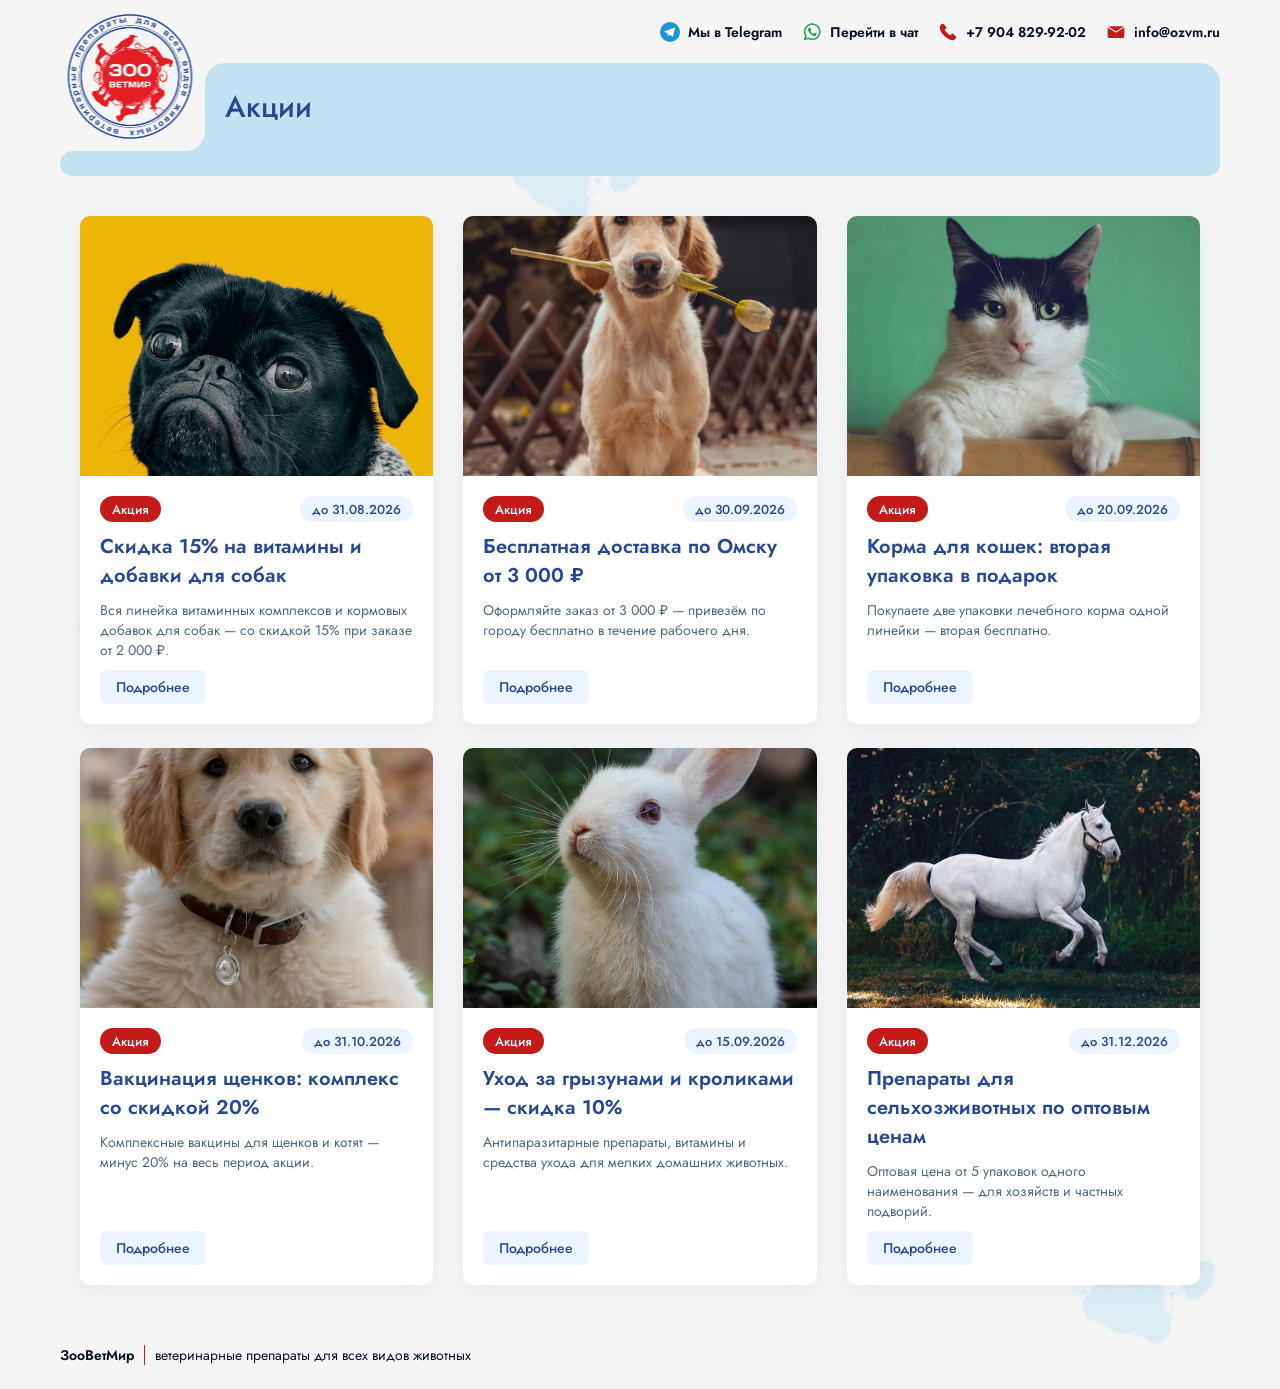
==== index.html @ a12d8295 "Демо акций: витрина, страница акции и админка Отдельное статическое приложение, не связанное с основ" ====
<!doctype html>
<html lang="ru">
<head>
  <meta charset="utf-8" />
  <meta name="viewport" content="width=device-width, initial-scale=1" />
  <title>Акции | ЗооВетМир</title>
  <link rel="preconnect" href="https://fonts.googleapis.com" />
  <link href="https://fonts.googleapis.com/css2?family=Jost:wght@400;500;600&display=swap" rel="stylesheet" />
  <link rel="stylesheet" href="css/tokens.css" />
  <link rel="stylesheet" href="css/base.css" />
  <link rel="stylesheet" href="css/components.css" />
</head>
<body>
  <div class="page-shell">
    <div class="page-main">
      <header class="site-header">
        <div class="site-header__top">
          <nav class="site-header__contacts">
            <a class="site-header__contact" href="https://t.me/zoovetmir" target="_blank" rel="noopener">
              <svg width="20" height="20" viewBox="0 0 240 240" xmlns="http://www.w3.org/2000/svg">
                <circle cx="120" cy="120" r="120" fill="#1D93D2" />
                <path d="M81.229,128.772l14.237,39.406s1.78,3.687,3.686,3.687,30.255-29.492,30.255-29.492l31.525-60.89L81.737,118.6Z" fill="#C8DAEA" />
                <path d="M100.106,138.878l-2.733,29.046s-1.144,8.9,7.754,0,17.415-15.763,17.415-15.763" fill="#A9C6D8" />
                <path d="M81.486,130.178,52.2,120.636s-3.5-1.42-2.373-4.64c.232-.664.7-1.229,2.1-2.2,6.489-4.523,120.106-45.36,120.106-45.36s3.208-1.081,5.1-.362a2.766,2.766,0,0,1,1.885,2.055,9.357,9.357,0,0,1,.254,2.585c-.009.752-.1,1.449-.169,2.542-.692,11.165-21.4,94.493-21.4,94.493s-1.239,4.876-5.678,5.043A8.13,8.13,0,0,1,146.1,172.5c-8.711-7.493-38.819-27.727-45.472-32.177a1.27,1.27,0,0,1-.546-.9c-.093-.469.417-1.05.417-1.05s52.426-46.6,53.821-51.492c.108-.379-.3-.566-.848-.4-3.482,1.281-63.844,39.4-70.506,43.607A3.21,3.21,0,0,1,81.486,130.178Z" fill="#FFF" />
              </svg>
              <span class="site-header__contact-label">Мы в Telegram</span>
            </a>
            <a class="site-header__contact" href="https://wa.me/79048299202" target="_blank" rel="noopener">
              <img src="img/whatsapp.png" alt="" width="20" height="20" />
              <span class="site-header__contact-label">Перейти в чат</span>
            </a>
            <a class="site-header__contact" href="tel:+79048299202">
              <svg width="20" height="20" viewBox="0 0 24 24" fill="none" xmlns="http://www.w3.org/2000/svg">
                <path d="M5.51348 2.00023C4.98112 2.01182 4.75082 2.17686 4.43241 2.54076L2.54053 4.7029C2.1451 5.15483 2 5.85953 2 6.59477C2 9.0496 3.84676 13.0354 7.40535 16.5947C10.9646 20.1533 14.9504 22 17.4052 22C18.1405 22 18.8452 21.8549 19.2971 21.4595L21.4593 19.5676C21.8231 19.2492 21.9882 19.0189 21.9998 18.4865C22.0083 18.0945 21.7759 17.7221 21.4593 17.4055L18.4863 14.4325C18.1527 14.0989 17.8659 13.892 17.4052 13.892C16.9261 13.892 16.6194 14.1373 16.3242 14.4325L15.2431 15.5136C14.7479 15.9906 14.378 16.0269 13.8918 15.7839L8.21615 10.1083C7.97307 9.62201 8.00943 9.25215 8.48642 8.75691L9.56749 7.67584C9.86273 7.3806 10.108 7.07393 10.108 6.59477C10.108 6.13406 9.90115 5.84737 9.56749 5.5137L6.59455 2.54076C6.27788 2.2241 5.90551 1.9917 5.51348 2.00023Z" fill="#C51A1A" />
              </svg>
              <span class="site-header__contact-label">+7 904 829‑92‑02</span>
            </a>
            <a class="site-header__contact" href="mailto:info@ozvm.ru">
              <svg width="20" height="20" viewBox="0 0 24 24" fill="none" xmlns="http://www.w3.org/2000/svg">
                <path fillRule="evenodd" clipRule="evenodd" d="M2.84653 5.43662C3.21707 5.15536 3.67243 5 4.14296 5H19.8572C20.3278 5 20.7831 5.15536 21.1537 5.43662L12.0001 11.2947L2.84653 5.43662ZM21.9375 6.63038C21.9786 6.79734 22 6.96878 22 7.14288V17.1429C22 17.7116 21.7741 18.2563 21.3723 18.6581C20.9705 19.0598 20.4259 19.2857 19.8571 19.2857H4.14286C3.5741 19.2857 3.02946 19.0598 2.62768 18.6581C2.2259 18.2563 2 17.7116 2 17.1429V7.14288C2 6.96877 2.02143 6.79735 2.0625 6.63038L11.6152 12.7447C11.85 12.8947 12.15 12.8947 12.3848 12.7447L21.9375 6.63038Z" fill="#C51A1A" />
              </svg>
              <span class="site-header__contact-label">info@ozvm.ru</span>
            </a>
          </nav>
        </div>

        <div class="site-header__banner">
          <div class="site-header__notch">
            <img class="site-header__logo" src="img/miniLogo.svg" alt="ЗооВетМир" />
            <div class="site-header__notch-a"></div>
            <div class="site-header__notch-b"></div>
            <div class="site-header__title-bar">
              <h1 class="site-header__title">Акции</h1>
            </div>
          </div>
          <div class="site-header__menu"></div>
        </div>
      </header>

      <main class="container">
        <div id="promo-grid" class="promo-grid"></div>
        <div id="promo-empty" class="promo-empty" style="display:none;">
          Активных акций пока нет.
        </div>
      </main>
    </div>

    <footer class="site-footer">
      <div class="site-footer__inner">
        <span class="site-footer__brand">ЗооВетМир</span>
        <span class="site-footer__text">ветеринарные препараты для всех видов животных</span>
      </div>
    </footer>
  </div>

  <script src="js/store.js"></script>
  <script src="js/promotions.js"></script>
</body>
</html>
---- css/tokens.css ----
/*
  Design tokens извлечены из основного проекта (ozvm.ru):
  - шрифт Jost (400/500/600)
  - синий/красный брендовые цвета
  Анимация лапок (UI kit/paws1-5) сюда сознательно не переносится.
*/

:root {
  --font-main: 'Jost', sans-serif;

  --color-primary: #264794;
  --color-primary-soft: rgba(38, 71, 148, 0.65);
  --color-primary-faint: rgba(38, 71, 148, 0.4);
  --color-primary-bg: #ECF5FF;

  --color-accent: #C51A1A;
  --color-accent-soft: rgba(197, 26, 26, 0.4);
  --color-accent-alt: #E21E25;

  --color-blue-1: #1D93D2;
  --color-blue-2: #A9C6D8;
  --color-blue-3: #C8DAEA;
  --color-banner: #C3E2F1;

  --color-white: #FFFFFF;
  --color-page-bg: #F5F5F5;
  --color-ink: #040D23;
  --color-muted: #4D6887;

  --radius-sm: 6px;
  --radius-md: 10px;

  --shadow-card: 0 4px 20px rgba(38, 71, 148, 0.08);

  --container-width: 1200px;
}
---- css/base.css ----
* {
  box-sizing: border-box;
  margin: 0;
  padding: 0;
}

/* Атрибут hidden должен побеждать любые display из наших стилей.
   Без этого блок с display:flex (например экран входа) не скрывается,
   потому что авторское правило приоритетнее браузерного [hidden]. */
[hidden] {
  display: none !important;
}

html, body {
  width: 100%;
  font-family: var(--font-main);
  color: var(--color-ink);
  background: var(--color-white);
  -webkit-font-smoothing: antialiased;
}

a {
  color: inherit;
  text-decoration: none;
}

img {
  max-width: 100%;
  display: block;
}

.container {
  max-width: var(--container-width);
  margin: 0 auto;
  padding: 0 20px;
}

h1, h2, h3 {
  font-weight: 600;
  color: var(--color-primary);
}

h1 { font-size: 36px; line-height: 1.2; }
h2 { font-size: 28px; line-height: 1.25; }
h3 { font-size: 20px; line-height: 1.3; }

p {
  font-size: 16px;
  line-height: 1.5;
  font-weight: 400;
  color: var(--color-ink);
}

.text-muted {
  color: var(--color-primary-soft);
}

@media (max-width: 700px) {
  h1 { font-size: 26px; }
  h2 { font-size: 22px; }
}
---- css/components.css ----
/* ---------- Page shell: полосный фон с фирменными лапками (без анимации) + футер прибит к низу ---------- */

.page-shell {
  min-height: 100vh;
  display: flex;
  flex-direction: column;
  background-color: var(--color-page-bg);
  background-image: url('../img/pawsBCG.svg');
  background-size: cover;
  background-repeat: repeat;
}

/* Плоский промежуточный блок: обычный flex-item без auto-отступов,
   поэтому спокойно растягивается на всю ширину (в отличие от .container,
   у которого margin:auto — если посадить .container прямо в page-shell,
   flex по кросс-оси перестаёт растягивать элемент и сжимает его до контента).
   Паддинг задан через clamp(), поэтому не обнуляется скачком на брейкпоинтах
   (в этом была причина "прилипания к верху" при сужении окна). */
.page-main {
  padding: clamp(8px, 2vw, 10px) clamp(16px, 6vw, 60px) 0;
}

/* ---------- Site header: лого + контакты + скруглённый баннер с заголовком ---------- */

.site-header {
  /* Вся геометрия шапки выведена из этих переменных и масштабируется ПЛАВНО
     (clamp), без скачков по breakpoint. */
  --logo-w: clamp(64px, 8px + 15vw, 140px);
  --logo-h: clamp(58px, 7px + 13vw, 125px);
  --notch-w: calc(var(--logo-w) + 5px);
  --notch-h: clamp(56px, 30px + 8vw, 88px);
  --notch-radius: clamp(12px, 1vw + 8px, 20px);
  /* зазор между низом логотипа и низом выреза */
  --logo-gap: clamp(6px, 1vw, 12px);
  /* насколько логотип торчит выше верхней кромки выреза */
  --logo-rise: calc(var(--logo-h) - var(--notch-h) + var(--logo-gap));

  position: relative;
  display: flex;
  flex-direction: column;
  width: 100%;
  margin-bottom: clamp(24px, 4vw, 40px);
}

/* Логотип привязан к НИЗУ выреза, а не к верху шапки: вырез и логотип
   масштабируются разными формулами, и фиксированный top их рассинхронизировал
   (логотип свисал в нижнюю голубую полосу). Теперь он сидит в вырезе на любой ширине. */
.site-header__logo {
  position: absolute;
  left: 0;
  bottom: var(--logo-gap);
  z-index: 3;
  width: var(--logo-w);
  height: var(--logo-h);
}

/* Строка контактов заодно резервирует место под «выступающую» часть логотипа,
   чтобы он не упирался в верх страницы (10px — margin-top баннера). */
.site-header__top {
  display: flex;
  justify-content: flex-end;
  min-height: max(28px, calc(var(--logo-rise) - 10px + 4px));
}

.site-header__contacts {
  display: flex;
  align-items: center;
  gap: 20px;
  flex-wrap: wrap;
}

.site-header__contact {
  display: flex;
  align-items: center;
  gap: 8px;
  text-decoration: none;
  color: var(--color-ink);
  font-weight: 600;
  font-size: 14px;
  white-space: nowrap;
}

.site-header__banner {
  position: relative;
  margin-top: 10px;
  width: 100%;
}

.site-header__notch {
  position: relative;
  display: flex;
  height: var(--notch-h);
  width: 100%;
}

.site-header__notch-a {
  position: absolute;
  height: var(--notch-h);
  width: var(--notch-w);
  background: var(--color-page-bg);
  border-bottom-right-radius: var(--notch-radius);
  z-index: 2;
}

.site-header__notch-b {
  position: absolute;
  height: 20px;
  width: 20px;
  background: var(--color-banner);
  bottom: 0;
  left: calc(var(--notch-w) - 20px);
  z-index: 1;
}

.site-header__title-bar {
  display: flex;
  align-items: center;
  height: 100%;
  width: 100%;
  border-top-left-radius: var(--notch-radius);
  border-top-right-radius: var(--notch-radius);
  margin: auto 0 auto var(--notch-w);
  background: var(--color-banner);
  padding-left: 20px;
}

.site-header__title {
  font-size: clamp(20px, 1vw + 17px, 32px);
  font-weight: 500;
  color: var(--color-primary);
  margin: 0;
}

.site-header__menu {
  display: flex;
  align-items: center;
  width: 100%;
  height: 25px;
  background: var(--color-banner);
  border-bottom-right-radius: var(--notch-radius);
  border-bottom-left-radius: var(--notch-radius);
  border-top-left-radius: var(--notch-radius);
}

/* Вариант шапки для страницы одной акции: ссылка «назад» + заголовок друг под другом */

.site-header__title-bar--detail {
  flex-direction: column;
  align-items: stretch;
  justify-content: flex-end;
  padding: 8px 0 10px;
}

.site-header__title-bar--detail .site-header__title {
  margin-left: 20px;
}

.site-header__back {
  display: flex;
  align-items: center;
  gap: 4px;
  font-size: 16px;
  font-weight: 500;
  color: var(--color-accent);
  text-decoration: none;
  margin: 0 0 6px 10px;
}

.site-header__back:hover {
  text-decoration: underline;
}

@media (max-width: 900px) {
  .site-header__contact-label { display: none; }
}

/* ---------- Site footer (прибит к низу через margin-top:auto на уровне .page-shell) ---------- */

.site-footer {
  margin-top: auto;
  padding: 20px clamp(16px, 6vw, 60px) 24px;
}

.site-footer__inner {
  display: flex;
  align-items: center;
  gap: 10px;
  font-size: 14px;
  color: var(--color-ink);
}

.site-footer__brand {
  border-right: 1px solid var(--color-accent);
  padding-right: 10px;
  font-weight: 600;
}

.site-footer__text {
  padding-left: 0;
}

/* ---------- Buttons ---------- */

.btn {
  display: inline-flex;
  align-items: center;
  justify-content: center;
  gap: 8px;
  height: 44px;
  padding: 0 24px;
  border-radius: var(--radius-md);
  border: none;
  font-family: var(--font-main);
  font-size: 16px;
  font-weight: 500;
  cursor: pointer;
  transition: transform 0.15s ease, opacity 0.15s ease;
}

.btn:hover {
  opacity: 0.9;
}

.btn-accent {
  background: var(--color-accent);
  color: var(--color-white);
}

.btn-accent:disabled {
  background: var(--color-accent-soft);
  cursor: not-allowed;
}

.btn-primary {
  background: var(--color-primary);
  color: var(--color-white);
}

.btn-outline {
  background: transparent;
  color: var(--color-primary);
  border: 1px solid var(--color-primary);
}

.btn-ghost {
  background: var(--color-primary-bg);
  color: var(--color-primary);
}

.btn-sm {
  height: 34px;
  padding: 0 16px;
  font-size: 14px;
  border-radius: var(--radius-sm);
}

/* ---------- Badge ---------- */

.badge {
  display: inline-flex;
  align-items: center;
  height: 26px;
  padding: 0 12px;
  border-radius: 999px;
  font-size: 13px;
  font-weight: 500;
}

.badge-accent {
  background: var(--color-accent);
  color: var(--color-white);
}

.badge-muted {
  background: var(--color-primary-bg);
  color: var(--color-primary);
}

/* ---------- Promo tile grid ---------- */

.promo-grid {
  display: grid;
  grid-template-columns: repeat(auto-fill, minmax(280px, 1fr));
  gap: 24px 30px;
  padding: 0 0 40px;
}

.promo-tile {
  display: flex;
  flex-direction: column;
  background: var(--color-white);
  border-radius: var(--radius-md);
  box-shadow: var(--shadow-card);
  overflow: hidden;
  transition: transform 0.3s ease, box-shadow 0.3s ease;
  cursor: pointer;
}

.promo-tile:hover {
  transform: translateY(-4px);
  box-shadow: 0 10px 30px rgba(38, 71, 148, 0.15);
}

.promo-tile__img {
  width: 100%;
  height: 260px;
  object-fit: cover;
  background: var(--color-primary-bg);
}

.promo-tile__body {
  display: flex;
  flex-direction: column;
  gap: 10px;
  padding: 20px;
  flex: 1;
}

.promo-tile__badge-row {
  display: flex;
  justify-content: space-between;
  align-items: center;
}

.promo-tile__title {
  font-size: 20px;
  font-weight: 600;
  color: var(--color-primary);
}

.promo-tile__desc {
  font-size: 14px;
  font-weight: 400;
  color: var(--color-muted);
  overflow: hidden;
  text-overflow: ellipsis;
  display: -webkit-box;
  -webkit-line-clamp: 3;
  -webkit-box-orient: vertical;
  flex: 1;
}

.promo-tile__footer {
  display: flex;
  justify-content: space-between;
  align-items: center;
  margin-top: auto;
}

.promo-empty {
  text-align: center;
  padding: 80px 20px;
  color: var(--color-primary-soft);
}

/* ---------- Promo detail page ---------- */

.promo-detail__hero {
  width: 100%;
  height: 360px;
  object-fit: cover;
  border-radius: var(--radius-md);
  background: var(--color-primary-bg);
  margin-bottom: 30px;
}

.promo-detail__meta {
  display: flex;
  gap: 12px;
  align-items: center;
  margin-bottom: 16px;
}

.promo-detail__text {
  max-width: 760px;
  margin-top: 20px;
  white-space: pre-line;
}

.back-link {
  display: inline-flex;
  align-items: center;
  gap: 8px;
  font-size: 14px;
  color: var(--color-primary);
  margin-bottom: 20px;
}

.back-link:hover {
  text-decoration: underline;
}

/* ---------- Admin: экран входа ---------- */

.login-screen {
  min-height: 100vh;
  display: flex;
  align-items: center;
  justify-content: center;
  padding: 20px;
  background-color: var(--color-page-bg);
  background-image: url('../img/pawsBCG.svg');
  background-size: cover;
}

.login-card {
  width: 100%;
  max-width: 380px;
  display: flex;
  flex-direction: column;
  gap: 16px;
  background: var(--color-white);
  border-radius: var(--radius-md);
  box-shadow: var(--shadow-card);
  padding: 32px;
  text-align: left;
}

.login-card__logo {
  width: 72px;
  height: 64px;
  align-self: center;
}

.login-card__title {
  font-size: 24px;
  text-align: center;
  margin: 0;
}

.login-card__subtitle {
  font-size: 14px;
  color: var(--color-muted);
  text-align: center;
  margin: -12px 0 4px;
}

.login-card__error {
  font-size: 13px;
  color: var(--color-accent);
  background: rgba(197, 26, 26, 0.08);
  border-radius: var(--radius-sm);
  padding: 8px 12px;
}

.login-card__hint {
  font-size: 12px;
  color: var(--color-muted);
  text-align: center;
  margin: 0;
}

/* ---------- Admin ---------- */

.admin-bar {
  background: var(--color-primary);
  color: var(--color-white);
}

.admin-bar__inner {
  display: flex;
  align-items: center;
  justify-content: space-between;
  gap: 16px;
  min-height: 60px;
  flex-wrap: wrap;
  padding-top: 10px;
  padding-bottom: 10px;
}

.admin-bar__title {
  font-weight: 600;
  font-size: 16px;
}

.admin-bar__actions {
  display: flex;
  align-items: center;
  gap: 10px;
}

.btn-outline-light {
  background: transparent;
  color: var(--color-white);
  border: 1px solid rgba(255, 255, 255, 0.5);
}

.admin-layout {
  display: grid;
  grid-template-columns: 1fr 380px;
  gap: 30px;
  padding: 30px 0 60px;
  align-items: start;
}

/* ---------- Admin: выбор изображения ---------- */

.image-picker {
  display: flex;
  flex-direction: column;
  gap: 10px;
}

.image-picker__preview {
  width: 100%;
  height: 150px;
  border-radius: var(--radius-sm);
  border: 1px dashed var(--color-blue-3);
  background: var(--color-primary-bg);
  display: flex;
  align-items: center;
  justify-content: center;
  overflow: hidden;
}

.image-picker__preview img {
  width: 100%;
  height: 100%;
  object-fit: cover;
}

.image-picker__empty {
  font-size: 13px;
  color: var(--color-primary-soft);
}

.image-picker__actions {
  display: flex;
  gap: 8px;
}

.image-picker__gallery-label {
  font-size: 12px;
  color: var(--color-muted);
}

.image-picker__gallery {
  display: grid;
  grid-template-columns: repeat(4, 1fr);
  gap: 6px;
}

.image-picker__thumb {
  aspect-ratio: 1 / 1;
  border-radius: var(--radius-sm);
  overflow: hidden;
  border: 2px solid transparent;
  cursor: pointer;
  padding: 0;
  background: none;
}

.image-picker__thumb img {
  width: 100%;
  height: 100%;
  object-fit: cover;
  display: block;
}

.image-picker__thumb.is-selected {
  border-color: var(--color-accent);
}

.admin-table__thumb {
  width: 56px;
  height: 40px;
  object-fit: cover;
  border-radius: 4px;
  background: var(--color-primary-bg);
  flex-shrink: 0;
}

.admin-table__promo {
  display: flex;
  align-items: center;
  gap: 10px;
}

.admin-toolbar__group {
  display: flex;
  gap: 10px;
}

@media (max-width: 900px) {
  .admin-layout {
    grid-template-columns: 1fr;
  }
}

.admin-table {
  width: 100%;
  border-collapse: collapse;
  background: var(--color-white);
  border-radius: var(--radius-md);
  overflow: hidden;
  box-shadow: var(--shadow-card);
}

.admin-table th,
.admin-table td {
  text-align: left;
  padding: 12px 16px;
  font-size: 14px;
  border-bottom: 1px solid var(--color-primary-bg);
}

.admin-table th {
  background: var(--color-primary-bg);
  color: var(--color-primary);
  font-weight: 600;
}

.admin-table tr:last-child td {
  border-bottom: none;
}

.admin-table__actions {
  display: flex;
  gap: 8px;
}

.admin-form {
  display: flex;
  flex-direction: column;
  gap: 14px;
  background: var(--color-white);
  border-radius: var(--radius-md);
  box-shadow: var(--shadow-card);
  padding: 24px;
  position: sticky;
  top: 20px;
}

.field {
  display: flex;
  flex-direction: column;
  gap: 6px;
}

.field label {
  font-size: 13px;
  font-weight: 500;
  color: var(--color-primary);
}

.field input,
.field textarea {
  font-family: var(--font-main);
  font-size: 14px;
  padding: 10px 12px;
  border: 1px solid var(--color-blue-3);
  border-radius: var(--radius-sm);
  color: var(--color-ink);
  background: var(--color-white);
}

.field input:focus,
.field textarea:focus {
  outline: none;
  border-color: var(--color-primary);
}

.field textarea {
  resize: vertical;
  min-height: 90px;
}

.field-row {
  display: flex;
  gap: 10px;
}

.field-row .field {
  flex: 1;
}

.checkbox-field {
  flex-direction: row;
  align-items: center;
  gap: 8px;
}

.form-actions {
  display: flex;
  gap: 10px;
  margin-top: 4px;
}

.admin-toolbar {
  display: flex;
  justify-content: space-between;
  align-items: center;
  margin-bottom: 16px;
}

.pill-toggle {
  display: inline-flex;
  align-items: center;
  gap: 6px;
  font-size: 13px;
  color: var(--color-muted);
}
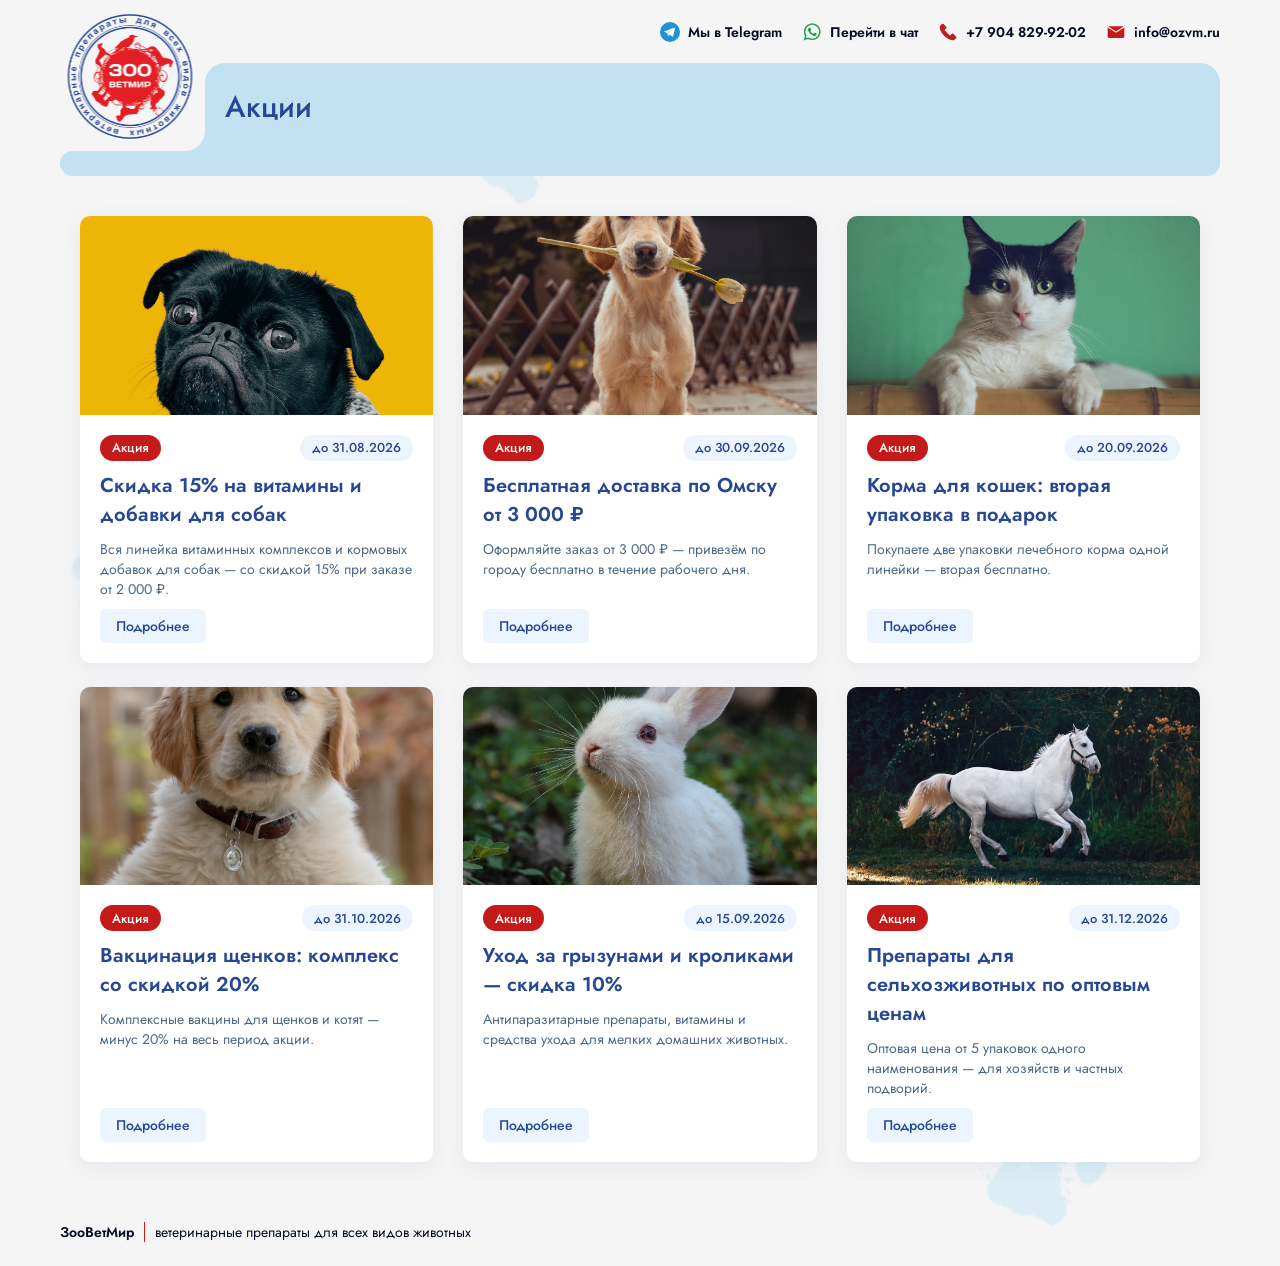
==== commit 9e14d4e9: "Подготовка к развороту на поддомене: конфиг nginx, docker, план, обёртка API Co-Authored-By: Claude " ====
--- a/index.html
+++ b/index.html
@@ -73,6 +73,7 @@
     </footer>
   </div>
 
+  <script src="js/config.js"></script>
   <script src="js/store.js"></script>
   <script src="js/promotions.js"></script>
 </body>
--- a/css/components.css
+++ b/css/components.css
@@ -301,9 +301,11 @@
   box-shadow: 0 10px 30px rgba(38, 71, 148, 0.15);
 }
 
+/* 16:9 — то же соотношение, что в редакторе кадрирования и у обложки,
+   поэтому выбранный админом кадр показывается без дополнительной обрезки. */
 .promo-tile__img {
   width: 100%;
-  height: 260px;
+  aspect-ratio: 16 / 9;
   object-fit: cover;
   background: var(--color-primary-bg);
 }
@@ -357,7 +359,8 @@
 
 .promo-detail__hero {
   width: 100%;
-  height: 360px;
+  aspect-ratio: 16 / 9;
+  max-height: 620px;
   object-fit: cover;
   border-radius: var(--radius-md);
   background: var(--color-primary-bg);
@@ -398,9 +401,13 @@
   align-items: center;
   justify-content: center;
   padding: 20px;
-  background-color: var(--color-page-bg);
-  background-image: url('../img/pawsBCG.svg');
-  background-size: cover;
+  /* Белый фон и лапки плиткой: background-size меньше исходных 1418×894,
+     поэтому рисунок повторяется и лапок на экране заметно больше,
+     чем при cover (там картинка растягивалась на весь экран целиком). */
+  background-color: var(--color-white);
+  background-image: url('../img/pawsLogin.svg');
+  background-size: 560px auto;
+  background-repeat: repeat;
 }
 
 .login-card {
@@ -411,7 +418,9 @@
   gap: 16px;
   background: var(--color-white);
   border-radius: var(--radius-md);
-  box-shadow: var(--shadow-card);
+  /* Фон теперь белый, поэтому карточке нужна более выраженная тень,
+     иначе она сливается с подложкой. */
+  box-shadow: 0 12px 40px rgba(38, 71, 148, 0.16);
   padding: 32px;
   text-align: left;
 }
@@ -503,7 +512,7 @@
 
 .image-picker__preview {
   width: 100%;
-  height: 150px;
+  aspect-ratio: 16 / 9;
   border-radius: var(--radius-sm);
   border: 1px dashed var(--color-blue-3);
   background: var(--color-primary-bg);
@@ -526,7 +535,14 @@
 
 .image-picker__actions {
   display: flex;
+  flex-wrap: wrap;
   gap: 8px;
+}
+
+/* Кнопок три, а колонка узкая — не даём подписям ломаться на две строки */
+.image-picker__actions .btn {
+  white-space: nowrap;
+  padding: 0 12px;
 }
 
 .image-picker__gallery-label {
@@ -534,14 +550,68 @@
   color: var(--color-muted);
 }
 
+/* Готовые картинки — одной лентой со стрелками, а не сеткой в несколько
+   рядов: в лендинге их почти два десятка, сетка занимала пол-формы. */
+.image-picker__slider {
+  display: flex;
+  align-items: center;
+  gap: 6px;
+  min-width: 0;
+}
+
 .image-picker__gallery {
+  display: flex;
+  gap: 6px;
+  overflow-x: auto;
+  scroll-snap-type: x proximity;
+  padding-bottom: 4px;
+  scrollbar-width: thin;
+  scrollbar-color: var(--color-blue-3) transparent;
+}
+
+.image-picker__gallery::-webkit-scrollbar {
+  height: 6px;
+}
+
+.image-picker__gallery::-webkit-scrollbar-thumb {
+  background: var(--color-blue-3);
+  border-radius: 3px;
+}
+
+.image-picker__arrow {
+  display: none;
+  place-items: center;
+  flex-shrink: 0;
+  width: 26px;
+  height: 62px;
+  padding: 0;
+  border: 1px solid var(--color-blue-3);
+  border-radius: var(--radius-sm);
+  background: var(--color-white);
+  color: var(--color-primary);
+  cursor: pointer;
+}
+
+/* Стрелки нужны, только если лента длиннее видимой части */
+.image-picker__slider.is-scrollable .image-picker__arrow {
   display: grid;
-  grid-template-columns: repeat(4, 1fr);
-  gap: 6px;
+}
+
+.image-picker__arrow:hover:not(:disabled) {
+  background: var(--color-primary);
+  color: var(--color-white);
+}
+
+.image-picker__arrow:disabled {
+  opacity: 0.3;
+  cursor: default;
 }
 
 .image-picker__thumb {
-  aspect-ratio: 1 / 1;
+  flex: 0 0 auto;
+  width: 62px;
+  height: 62px;
+  scroll-snap-align: start;
   border-radius: var(--radius-sm);
   overflow: hidden;
   border: 2px solid transparent;
@@ -576,7 +646,111 @@
   gap: 10px;
 }
 
-.admin-toolbar__group {
+/* ---------- Редактор кадрирования ---------- */
+
+.cropper {
+  display: none;
+  position: fixed;
+  inset: 0;
+  z-index: 1000;
+  background: rgba(4, 13, 35, 0.6);
+  align-items: center;
+  justify-content: center;
+  padding: 20px;
+}
+
+.cropper.is-open {
+  display: flex;
+}
+
+.cropper__dialog {
+  width: 100%;
+  max-width: 560px;
+  background: var(--color-white);
+  border-radius: var(--radius-md);
+  box-shadow: 0 20px 60px rgba(4, 13, 35, 0.3);
+  padding: 24px;
+  display: flex;
+  flex-direction: column;
+  gap: 14px;
+}
+
+.cropper__header {
+  display: flex;
+  align-items: center;
+  justify-content: space-between;
+}
+
+.cropper__title {
+  margin: 0;
+  font-size: 20px;
+}
+
+.cropper__close {
+  border: none;
+  background: none;
+  font-size: 28px;
+  line-height: 1;
+  color: var(--color-muted);
+  cursor: pointer;
+  padding: 0 4px;
+}
+
+.cropper__close:hover {
+  color: var(--color-accent);
+}
+
+.cropper__hint {
+  font-size: 13px;
+  color: var(--color-muted);
+  margin: 0;
+}
+
+/* Рамка задаёт итоговое соотношение сторон: что попало в неё — то и сохранится */
+.cropper__viewport {
+  position: relative;
+  width: 100%;
+  aspect-ratio: 16 / 9;
+  overflow: hidden;
+  border-radius: var(--radius-sm);
+  background: var(--color-primary-bg);
+  cursor: grab;
+  touch-action: none;
+  user-select: none;
+}
+
+.cropper__viewport:active {
+  cursor: grabbing;
+}
+
+.cropper__image {
+  position: absolute;
+  top: 0;
+  left: 0;
+  transform-origin: 0 0;
+  max-width: none;
+  pointer-events: none;
+}
+
+.cropper__zoom {
+  display: flex;
+  align-items: center;
+  gap: 12px;
+}
+
+.cropper__zoom-label {
+  font-size: 13px;
+  font-weight: 500;
+  color: var(--color-primary);
+  flex-shrink: 0;
+}
+
+.cropper__zoom input {
+  flex: 1;
+  accent-color: var(--color-accent);
+}
+
+.cropper__actions {
   display: flex;
   gap: 10px;
 }
@@ -686,13 +860,6 @@
   margin-top: 4px;
 }
 
-.admin-toolbar {
-  display: flex;
-  justify-content: space-between;
-  align-items: center;
-  margin-bottom: 16px;
-}
-
 .pill-toggle {
   display: inline-flex;
   align-items: center;
@@ -700,3 +867,284 @@
   font-size: 13px;
   color: var(--color-muted);
 }
+
+
+/* ---------- Admin: переключатель разделов в шапке ---------- */
+
+.admin-bar__brand {
+  display: flex;
+  align-items: center;
+  gap: 16px;
+  flex-wrap: wrap;
+}
+
+.admin-switch {
+  display: inline-flex;
+  padding: 3px;
+  border-radius: 999px;
+  background: rgba(255, 255, 255, 0.16);
+}
+
+.admin-switch__btn {
+  font-family: var(--font-main);
+  font-size: 14px;
+  font-weight: 500;
+  line-height: 1;
+  padding: 8px 18px;
+  border: none;
+  border-radius: 999px;
+  background: transparent;
+  color: rgba(255, 255, 255, 0.8);
+  cursor: pointer;
+  transition: background 0.2s ease, color 0.2s ease;
+}
+
+.admin-switch__btn:hover {
+  color: var(--color-white);
+}
+
+.admin-switch__btn.is-active {
+  background: var(--color-white);
+  color: var(--color-primary);
+}
+
+/* ---------- Admin: редактор розницы ---------- */
+
+.editor-head {
+  display: flex;
+  align-items: flex-end;
+  justify-content: space-between;
+  gap: 20px;
+  flex-wrap: wrap;
+  padding-top: 30px;
+}
+
+.editor-head h1 {
+  margin: 0;
+}
+
+.editor-head__actions {
+  display: flex;
+  align-items: center;
+  gap: 10px;
+  flex-wrap: wrap;
+}
+
+.editor-status {
+  font-size: 13px;
+  color: var(--color-muted);
+}
+
+.editor-status--ok {
+  color: var(--color-primary);
+}
+
+.editor-status--warn {
+  color: var(--color-accent);
+}
+
+/* Слева список секций страницы, справа формы выбранной секции. */
+.editor {
+  display: grid;
+  grid-template-columns: 210px 1fr;
+  gap: 24px;
+  padding: 24px 0 60px;
+  align-items: start;
+}
+
+.editor-tabs {
+  display: flex;
+  flex-direction: column;
+  gap: 2px;
+  background: var(--color-white);
+  border-radius: var(--radius-md);
+  box-shadow: var(--shadow-card);
+  padding: 8px;
+  position: sticky;
+  top: 20px;
+}
+
+.editor-tab {
+  font-family: var(--font-main);
+  font-size: 14px;
+  text-align: left;
+  padding: 10px 14px;
+  border: none;
+  border-radius: var(--radius-sm);
+  background: transparent;
+  color: var(--color-ink);
+  cursor: pointer;
+  transition: background 0.15s ease, color 0.15s ease;
+}
+
+.editor-tab:hover {
+  background: var(--color-primary-bg);
+}
+
+.editor-tab.is-active {
+  background: var(--color-primary);
+  color: var(--color-white);
+}
+
+.editor-panels {
+  min-width: 0;
+}
+
+.editor-panel {
+  display: flex;
+  flex-direction: column;
+  gap: 20px;
+}
+
+.editor-block {
+  background: var(--color-white);
+  border-radius: var(--radius-md);
+  box-shadow: var(--shadow-card);
+  padding: 22px;
+}
+
+.editor-block__head {
+  display: flex;
+  align-items: center;
+  justify-content: space-between;
+  gap: 12px;
+  flex-wrap: wrap;
+}
+
+.editor-block__title {
+  margin: 0;
+  font-size: 17px;
+}
+
+.editor-block__hint {
+  margin: 8px 0 0;
+  font-size: 13px;
+  color: var(--color-muted);
+}
+
+.editor-block__body {
+  display: flex;
+  flex-direction: column;
+  gap: 14px;
+  margin-top: 16px;
+}
+
+/* Один повторяющийся блок страницы: баннер, карточка, шаг и т.д. */
+.editor-item {
+  border: 1px solid var(--color-blue-3);
+  border-radius: var(--radius-md);
+  margin-top: 14px;
+  overflow: hidden;
+}
+
+.editor-item__bar {
+  display: flex;
+  align-items: center;
+  gap: 10px;
+  padding: 10px 14px;
+  background: var(--color-primary-bg);
+}
+
+.editor-item__num {
+  display: grid;
+  place-items: center;
+  flex-shrink: 0;
+  width: 24px;
+  height: 24px;
+  border-radius: 50%;
+  background: var(--color-primary);
+  color: var(--color-white);
+  font-size: 13px;
+  font-weight: 600;
+}
+
+.editor-item__name {
+  flex: 1;
+  min-width: 0;
+  font-size: 14px;
+  font-weight: 500;
+  color: var(--color-primary);
+  overflow: hidden;
+  text-overflow: ellipsis;
+  white-space: nowrap;
+}
+
+.editor-item__tools {
+  display: flex;
+  gap: 6px;
+  flex-shrink: 0;
+}
+
+.editor-item__tool {
+  font-family: var(--font-main);
+  font-size: 14px;
+  line-height: 1;
+  width: 28px;
+  height: 28px;
+  border: 1px solid var(--color-blue-3);
+  border-radius: var(--radius-sm);
+  background: var(--color-white);
+  color: var(--color-primary);
+  cursor: pointer;
+}
+
+.editor-item__tool:hover:not(:disabled) {
+  background: var(--color-primary);
+  color: var(--color-white);
+}
+
+.editor-item__tool:disabled {
+  opacity: 0.35;
+  cursor: default;
+}
+
+.editor-item__tool--danger:hover:not(:disabled) {
+  background: var(--color-accent);
+  border-color: var(--color-accent);
+}
+
+.editor-item__body {
+  display: flex;
+  flex-direction: column;
+  gap: 14px;
+  padding: 16px 14px;
+}
+
+/* Подсказка под полем и выпадающий список — их не было в форме акций. */
+.field__hint {
+  font-size: 12px;
+  color: var(--color-muted);
+}
+
+.field select {
+  font-family: var(--font-main);
+  font-size: 14px;
+  padding: 10px 12px;
+  border: 1px solid var(--color-blue-3);
+  border-radius: var(--radius-sm);
+  color: var(--color-ink);
+  background: var(--color-white);
+}
+
+.field select:focus {
+  outline: none;
+  border-color: var(--color-primary);
+}
+
+@media (max-width: 860px) {
+  .editor {
+    grid-template-columns: 1fr;
+  }
+
+  .editor-tabs {
+    position: static;
+    flex-direction: row;
+    flex-wrap: wrap;
+  }
+}
+
+@media (max-width: 560px) {
+  .field-row {
+    flex-direction: column;
+  }
+}
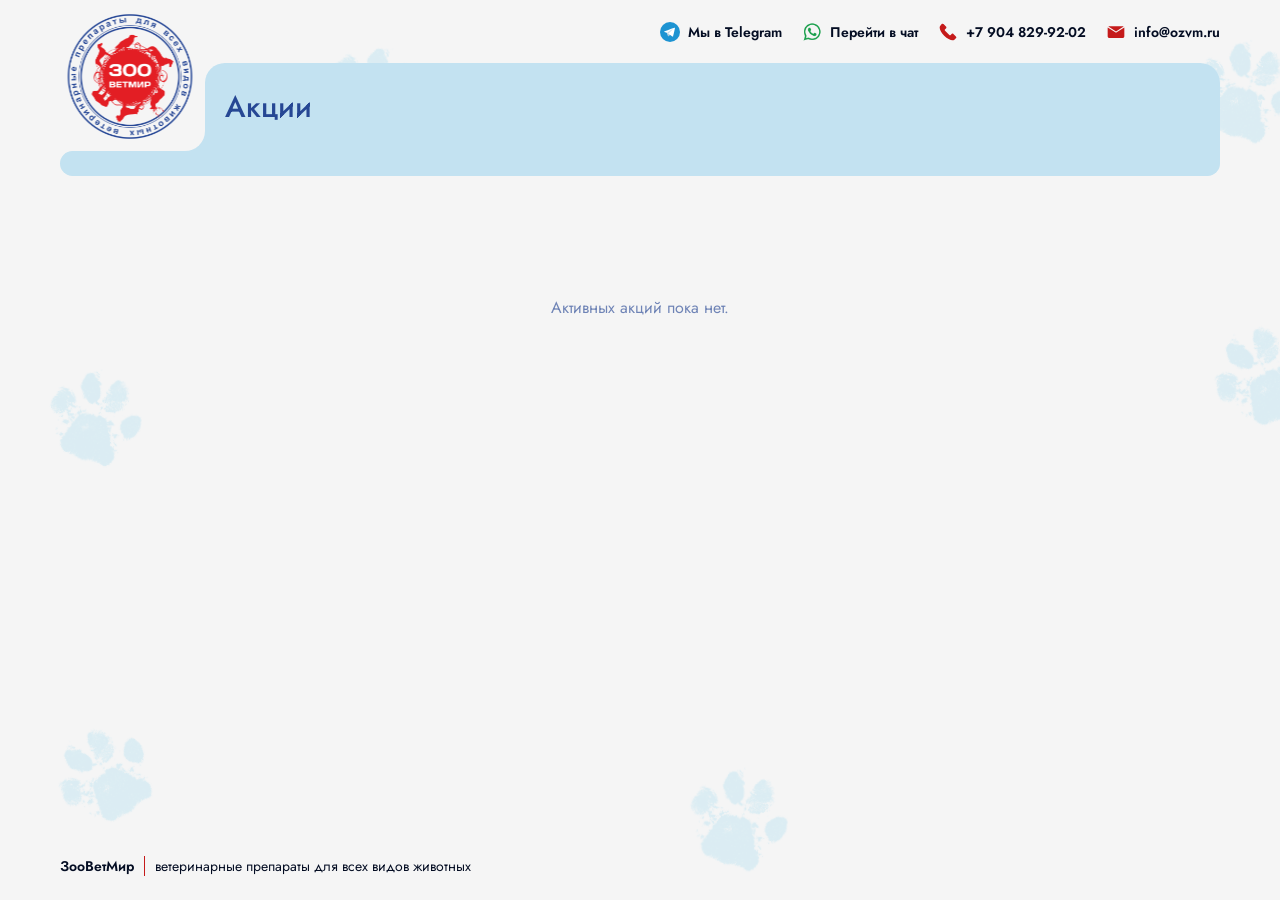
==== commit 22d3d919: "Акции и контент лендинга переехали на API, вход в админку проверяет сервер Co-Authored-By: Claude Op" ====
--- a/index.html
+++ b/index.html
@@ -6,9 +6,9 @@
   <title>Акции | ЗооВетМир</title>
   <link rel="preconnect" href="https://fonts.googleapis.com" />
   <link href="https://fonts.googleapis.com/css2?family=Jost:wght@400;500;600&display=swap" rel="stylesheet" />
-  <link rel="stylesheet" href="css/tokens.css" />
-  <link rel="stylesheet" href="css/base.css" />
-  <link rel="stylesheet" href="css/components.css" />
+  <link rel="stylesheet" href="/css/tokens.css" />
+  <link rel="stylesheet" href="/css/base.css" />
+  <link rel="stylesheet" href="/css/components.css" />
 </head>
 <body>
   <div class="page-shell">
@@ -26,7 +26,7 @@
               <span class="site-header__contact-label">Мы в Telegram</span>
             </a>
             <a class="site-header__contact" href="https://wa.me/79048299202" target="_blank" rel="noopener">
-              <img src="img/whatsapp.png" alt="" width="20" height="20" />
+              <img src="/img/whatsapp.png" alt="" width="20" height="20" />
               <span class="site-header__contact-label">Перейти в чат</span>
             </a>
             <a class="site-header__contact" href="tel:+79048299202">
@@ -46,7 +46,7 @@
 
         <div class="site-header__banner">
           <div class="site-header__notch">
-            <img class="site-header__logo" src="img/miniLogo.svg" alt="ЗооВетМир" />
+            <img class="site-header__logo" src="/img/miniLogo.svg" alt="ЗооВетМир" />
             <div class="site-header__notch-a"></div>
             <div class="site-header__notch-b"></div>
             <div class="site-header__title-bar">
@@ -73,8 +73,9 @@
     </footer>
   </div>
 
-  <script src="js/config.js"></script>
-  <script src="js/store.js"></script>
-  <script src="js/promotions.js"></script>
+  <script src="/js/config.js"></script>
+  <script src="/js/api.js"></script>
+  <script src="/js/store.js"></script>
+  <script src="/js/promotions.js"></script>
 </body>
 </html>
--- a/css/components.css
+++ b/css/components.css
@@ -939,7 +939,8 @@
   color: var(--color-primary);
 }
 
-.editor-status--warn {
+.editor-status--warn,
+.editor-status--error {
   color: var(--color-accent);
 }
 
